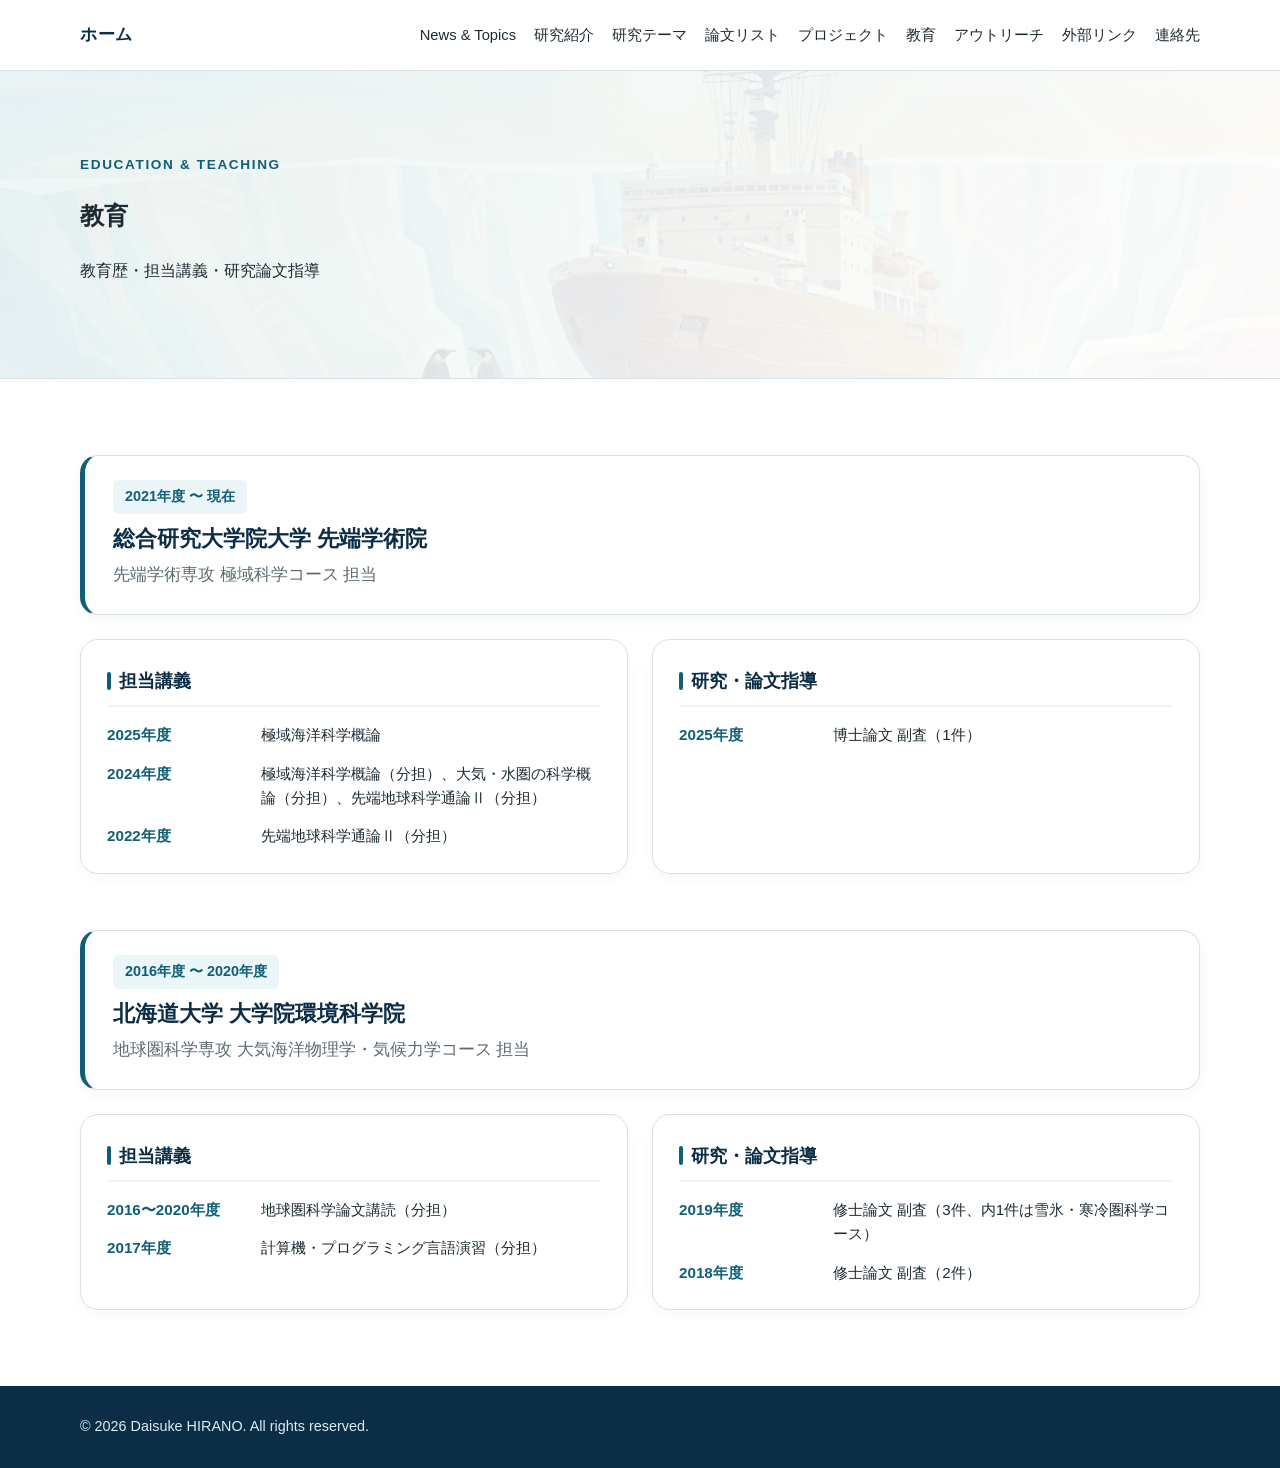
==== education.html @ 2a826d64 "Add education section for Daisuke Hirano This file contains the educational background, courses taug" ====
<!DOCTYPE html>
<html lang="ja">
<head>
  <meta charset="UTF-8">
  <meta name="viewport" content="width=device-width, initial-scale=1.0">

  <title>教育｜平野大輔</title>
  <meta
    name="description"
    content="平野大輔の教育活動・担当講義・研究論文指導歴（総合研究大学院大学、北海道大学大学院環境科学院）。"
  >

  <link rel="stylesheet" href="assets/css/style.css">
  <style>
    /* =========================================================
       ページヒーロー（イラスト背景）
       ========================================================= */
    .page-hero--education {
      position: relative;
      background:
        linear-gradient(135deg, rgba(234, 246, 248, 0.84), rgba(255, 255, 255, 0.90)),
        url("assets/images/shirase-illustration.jpg") center 40% / cover no-repeat;
      padding: 84px 0 76px;
      border-bottom: 1px solid var(--line);
    }

    /* 教育セクション用スタイル */
    .edu-block {
      margin-bottom: 3.5rem;
    }
    .edu-block:last-child {
      margin-bottom: 0;
    }
    .edu-header {
      background: var(--white);
      border: 1px solid var(--line);
      border-left: 5px solid var(--ocean);
      border-radius: var(--radius);
      padding: 24px 28px;
      box-shadow: 0 4px 14px rgba(11, 45, 69, 0.04);
      margin-bottom: 24px;
    }
    .edu-period-badge {
      display: inline-block;
      font-size: 0.9rem;
      font-weight: 700;
      color: var(--ocean);
      background: var(--ice);
      padding: 4px 12px;
      border-radius: 6px;
      margin-bottom: 10px;
    }
    .edu-univ-title {
      font-size: 1.35rem;
      color: var(--navy);
      margin: 0 0 6px;
      line-height: 1.4;
    }
    .edu-course-title {
      font-size: 1.05rem;
      color: var(--muted);
      margin: 0;
      font-weight: 500;
    }

    /* サブセクション（担当講義 / 研究・論文指導） */
    .edu-subgrid {
      display: grid;
      grid-template-columns: 1fr 1fr;
      gap: 24px;
    }
    .edu-card {
      background: var(--white);
      border: 1px solid var(--line);
      border-radius: var(--radius);
      padding: 24px 26px;
      box-shadow: 0 4px 14px rgba(11, 45, 69, 0.03);
    }
    .edu-card h3 {
      font-size: 1.15rem;
      color: var(--navy);
      margin: 0 0 16px;
      padding-bottom: 8px;
      border-bottom: 2px solid var(--ice);
      display: flex;
      align-items: center;
      gap: 8px;
    }
    .edu-card h3::before {
      content: "";
      display: inline-block;
      width: 4px;
      height: 1em;
      background: var(--ocean);
      border-radius: 2px;
    }

    .edu-item-list {
      list-style: none;
      padding: 0;
      margin: 0;
      display: flex;
      flex-direction: column;
      gap: 14px;
    }
    .edu-item {
      display: grid;
      grid-template-columns: 140px 1fr;
      gap: 14px;
      align-items: baseline;
      font-size: 0.95rem;
      line-height: 1.6;
    }
    .edu-year {
      font-weight: 700;
      color: var(--ocean);
      white-space: nowrap;
    }
    .edu-desc {
      color: var(--ink);
    }

    @media (max-width: 840px) {
      .edu-subgrid {
        grid-template-columns: 1fr;
        gap: 20px;
      }
      .edu-item {
        grid-template-columns: 1fr;
        gap: 4px;
      }
    }
    @media (max-width: 760px) {
      .page-hero--education {
        padding: 60px 0 52px;
      }
      .edu-header {
        padding: 18px 20px;
      }
      .edu-univ-title {
        font-size: 1.2rem;
      }
      .edu-card {
        padding: 20px 18px;
      }
    }
  </style>
</head>

<body>
  <header class="site-header">
    <div class="header-inner">
      <a class="site-name" href="index.html">ホーム</a>

      <nav class="site-nav" aria-label="メインメニュー">
        <a href="index.html#news">News &amp; Topics</a>
        <a href="index.html#about">研究紹介</a>
        <a href="index.html#research">研究テーマ</a>
        <a href="publications.html">論文リスト</a>
        <a href="projects.html">プロジェクト</a>
        <a href="education.html" aria-current="page">教育</a>
        <a href="outreach.html">アウトリーチ</a>
        <a href="index.html#links">外部リンク</a>
        <a href="index.html#contact">連絡先</a>
      </nav>
    </div>
  </header>

  <main>
    <section class="page-hero page-hero--education">
      <div class="container">
        <p class="eyebrow">Education &amp; Teaching</p>
        <h1 class="page-title">教育</h1>
        <p class="page-lead">教育歴・担当講義・研究論文指導</p>
      </div>
    </section>

    <section class="section">
      <div class="container">

        <!-- 2021年度〜現在：総合研究大学院大学 -->
        <article class="edu-block">
          <div class="edu-header">
            <span class="edu-period-badge">2021年度 〜 現在</span>
            <h2 class="edu-univ-title">総合研究大学院大学 先端学術院</h2>
            <p class="edu-course-title">先端学術専攻 極域科学コース 担当</p>
          </div>

          <div class="edu-subgrid">
            <!-- 担当講義 -->
            <div class="edu-card">
              <h3>担当講義</h3>
              <ul class="edu-item-list">
                <li class="edu-item">
                  <span class="edu-year">2025年度</span>
                  <span class="edu-desc">極域海洋科学概論</span>
                </li>
                <li class="edu-item">
                  <span class="edu-year">2024年度</span>
                  <span class="edu-desc">極域海洋科学概論（分担）、大気・水圏の科学概論（分担）、先端地球科学通論Ⅱ（分担）</span>
                </li>
                <li class="edu-item">
                  <span class="edu-year">2022年度</span>
                  <span class="edu-desc">先端地球科学通論Ⅱ（分担）</span>
                </li>
              </ul>
            </div>

            <!-- 研究・論文指導 -->
            <div class="edu-card">
              <h3>研究・論文指導</h3>
              <ul class="edu-item-list">
                <li class="edu-item">
                  <span class="edu-year">2025年度</span>
                  <span class="edu-desc">博士論文 副査（1件）</span>
                </li>
              </ul>
            </div>
          </div>
        </article>

        <!-- 2016〜2020年度：北海道大学 大学院環境科学院 -->
        <article class="edu-block">
          <div class="edu-header">
            <span class="edu-period-badge">2016年度 〜 2020年度</span>
            <h2 class="edu-univ-title">北海道大学 大学院環境科学院</h2>
            <p class="edu-course-title">地球圏科学専攻 大気海洋物理学・気候力学コース 担当</p>
          </div>

          <div class="edu-subgrid">
            <!-- 担当講義 -->
            <div class="edu-card">
              <h3>担当講義</h3>
              <ul class="edu-item-list">
                <li class="edu-item">
                  <span class="edu-year">2016〜2020年度</span>
                  <span class="edu-desc">地球圏科学論文講読（分担）</span>
                </li>
                <li class="edu-item">
                  <span class="edu-year">2017年度</span>
                  <span class="edu-desc">計算機・プログラミング言語演習（分担）</span>
                </li>
              </ul>
            </div>

            <!-- 研究・論文指導 -->
            <div class="edu-card">
              <h3>研究・論文指導</h3>
              <ul class="edu-item-list">
                <li class="edu-item">
                  <span class="edu-year">2019年度</span>
                  <span class="edu-desc">修士論文 副査（3件、内1件は雪氷・寒冷圏科学コース）</span>
                </li>
                <li class="edu-item">
                  <span class="edu-year">2018年度</span>
                  <span class="edu-desc">修士論文 副査（2件）</span>
                </li>
              </ul>
            </div>
          </div>
        </article>

      </div>
    </section>
  </main>

  <footer class="site-footer">
    <div class="container">
      <p>© 2026 Daisuke HIRANO. All rights reserved.</p>
    </div>
  </footer>
</body>
</html>
---- assets/css/style.css ----
:root {
  --navy: #0b2d45;
  --ocean: #0f5f78;
  --ice: #eaf6f8;
  --mist: #f6fafb;
  --ink: #1e2b33;
  --muted: #5d6b73;
  --line: #d6e2e6;
  --white: #ffffff;
  --shadow: 0 12px 28px rgba(11, 45, 69, 0.10);
  --radius: 18px;
  --max-width: 1120px;
  box-sizing: border-box;
}

*,
*::before,
*::after {
  box-sizing: inherit;
}

html {
  scroll-behavior: smooth;
}

body {
  margin: 0;
  color: var(--ink);
  background: var(--white);
  font-family: -apple-system, BlinkMacSystemFont, "Hiragino Sans", "Hiragino Kaku Gothic ProN", "Yu Gothic", YuGothic, Meiryo, sans-serif;
  line-height: 1.8;
  overflow-x: hidden;
}

a {
  color: var(--ocean);
  text-underline-offset: 0.18em;
}

a:hover {
  color: var(--navy);
}

/* =========================================================
   ヘッダー＆ナビゲーション
   ========================================================= */
.site-header {
  position: sticky;
  top: 0;
  z-index: 100;
  background: rgba(255, 255, 255, 0.96);
  border-bottom: 1px solid var(--line);
  backdrop-filter: blur(10px);
  -webkit-backdrop-filter: blur(10px);
}

.header-inner {
  width: min(100% - 40px, var(--max-width));
  min-height: 70px;
  margin: 0 auto;
  display: flex;
  align-items: center;
  justify-content: space-between;
  gap: 20px;
}

.site-name {
  color: var(--navy);
  font-size: 1.05rem;
  font-weight: 700;
  letter-spacing: 0.03em;
  text-decoration: none;
  white-space: nowrap;
}

.site-nav {
  display: flex;
  align-items: center;
  gap: 18px;
  font-size: 0.92rem;
  flex-wrap: wrap;
}

.site-nav a {
  color: var(--ink);
  text-decoration: none;
  white-space: nowrap;
  transition: color 0.15s ease;
}

.site-nav a:hover,
.site-nav a:focus-visible {
  color: var(--ocean);
}

.container {
  width: min(100% - 40px, var(--max-width));
  margin: 0 auto;
}

/* =========================================================
   ヒーローエリア（PC基準）
   ========================================================= */
.hero {
  padding: 72px 0 64px;
  background:
    linear-gradient(135deg, rgba(234, 246, 248, 0.92), rgba(255, 255, 255, 0.96)),
    var(--mist);
}

.hero-grid {
  display: grid;
  grid-template-columns: minmax(0, 1.4fr) minmax(240px, 0.6fr);
  align-items: center;
  gap: 56px;
}

.hero-text {
  min-width: 0;
  word-break: break-word;
  overflow-wrap: break-word;
}

.eyebrow {
  margin: 0 0 12px;
  color: var(--ocean);
  font-size: 0.85rem;
  font-weight: 700;
  letter-spacing: 0.12em;
  text-transform: uppercase;
  line-height: 1.4;
}

.hero h1 {
  margin: 0;
  color: var(--navy);
  font-size: clamp(2.2rem, 4.5vw, 4rem);
  line-height: 1.2;
  letter-spacing: 0.03em;
  word-break: keep-all;
  overflow-wrap: break-word;
}

.name-en {
  display: block;
  margin-top: 10px;
  color: var(--muted);
  font-size: clamp(1rem, 2vw, 1.25rem);
  font-weight: 500;
  letter-spacing: 0.08em;
  word-break: normal;
}

.affiliation {
  margin: 24px 0 0;
  font-size: 1.05rem;
  line-height: 1.8;
  color: var(--ink);
}

.field {
  margin: 14px 0 0;
  color: var(--ocean);
  font-size: 1.05rem;
  font-weight: 700;
}

.hero-links {
  display: flex;
  flex-wrap: wrap;
  gap: 12px;
  margin-top: 28px;
}

.button-link {
  display: inline-flex;
  align-items: center;
  min-height: 42px;
  padding: 8px 18px;
  border: 1px solid var(--ocean);
  border-radius: 999px;
  color: var(--ocean);
  font-size: 0.92rem;
  font-weight: 700;
  text-decoration: none;
  background: transparent;
  transition: background-color 0.2s ease, color 0.2s ease;
}

.button-link:hover,
.button-link:focus-visible {
  color: var(--white);
  background: var(--ocean);
}

.hero-photo {
  justify-self: end;
  width: min(100%, 380px);
  margin: 0;
}

.hero-photo img {
  display: block;
  width: 100%;
  height: auto;
  border: 5px solid var(--white);
  border-radius: var(--radius);
  box-shadow: var(--shadow);
}

.hero-photo figcaption {
  margin-top: 10px;
  color: var(--muted);
  font-size: 0.82rem;
  text-align: right;
}

/* =========================================================
   共通セクション
   ========================================================= */
.section {
  padding: 76px 0;
}

.section-alt {
  background: var(--mist);
}

.section-heading {
  margin: 0 0 28px;
  color: var(--navy);
  font-size: clamp(1.6rem, 3vw, 2.25rem);
  line-height: 1.35;
}

.lead {
  max-width: 900px;
  margin: 0;
  font-size: 1.05rem;
  line-height: 1.9;
}

.link-list {
  display: flex;
  flex-wrap: wrap;
  gap: 12px;
}

.link-list a {
  display: inline-flex;
  align-items: center;
  min-height: 46px;
  padding: 9px 18px;
  border: 1px solid var(--line);
  border-radius: 10px;
  background: var(--white);
  font-weight: 700;
  text-decoration: none;
  transition: all 0.15s ease;
}

.link-list a:hover,
.link-list a:focus-visible {
  border-color: var(--ocean);
  background: var(--ice);
}

.contact-box {
  padding: 24px 28px;
  border-left: 5px solid var(--ocean);
  background: var(--ice);
  border-radius: 4px;
}

.contact-box p {
  margin: 0;
}

.contact-box p + p {
  margin-top: 10px;
}

.site-footer {
  padding: 28px 0;
  color: #dcecf1;
  background: var(--navy);
  font-size: 0.9rem;
}

.site-footer p {
  margin: 0;
}

/* =========================================================
   スマートフォン・タブレット対応（レスポンシブ）
   ========================================================= */
@media (max-width: 768px) {
  .header-inner {
    width: calc(100% - 32px);
    padding: 12px 0;
    flex-direction: column;
    align-items: flex-start;
    gap: 10px;
  }

  .site-nav {
    display: flex;
    flex-wrap: wrap;
    gap: 8px 14px;
    font-size: 0.88rem;
  }

  .container {
    width: calc(100% - 32px);
  }

  /* ヒーロー：1カラム縦並び、はみ出し・重なりを防止 */
  .hero {
    padding: 42px 0 46px;
  }

  .hero-grid {
    grid-template-columns: 1fr;
    gap: 32px;
  }

  .eyebrow {
    font-size: 0.78rem;
    letter-spacing: 0.08em;
    margin-bottom: 8px;
    word-break: break-word;
  }

  .hero h1 {
    font-size: 2.1rem;
    line-height: 1.25;
  }

  .name-en {
    font-size: 1.05rem;
    margin-top: 6px;
  }

  .affiliation {
    margin-top: 18px;
    font-size: 0.95rem;
    line-height: 1.7;
  }

  .field {
    font-size: 0.95rem;
    margin-top: 10px;
  }

  /* スマホでは写真を全幅かつ中央〜左に整頓して配置 */
  .hero-photo {
    width: 100%;
    max-width: 320px;
    margin: 0 auto;
    justify-self: center;
  }

  .hero-photo figcaption {
    text-align: center;
    font-size: 0.78rem;
  }

  .section {
    padding: 50px 0;
  }

  .section-heading {
    margin-bottom: 20px;
  }

  .lead {
    font-size: 0.98rem;
    line-height: 1.8;
  }
}
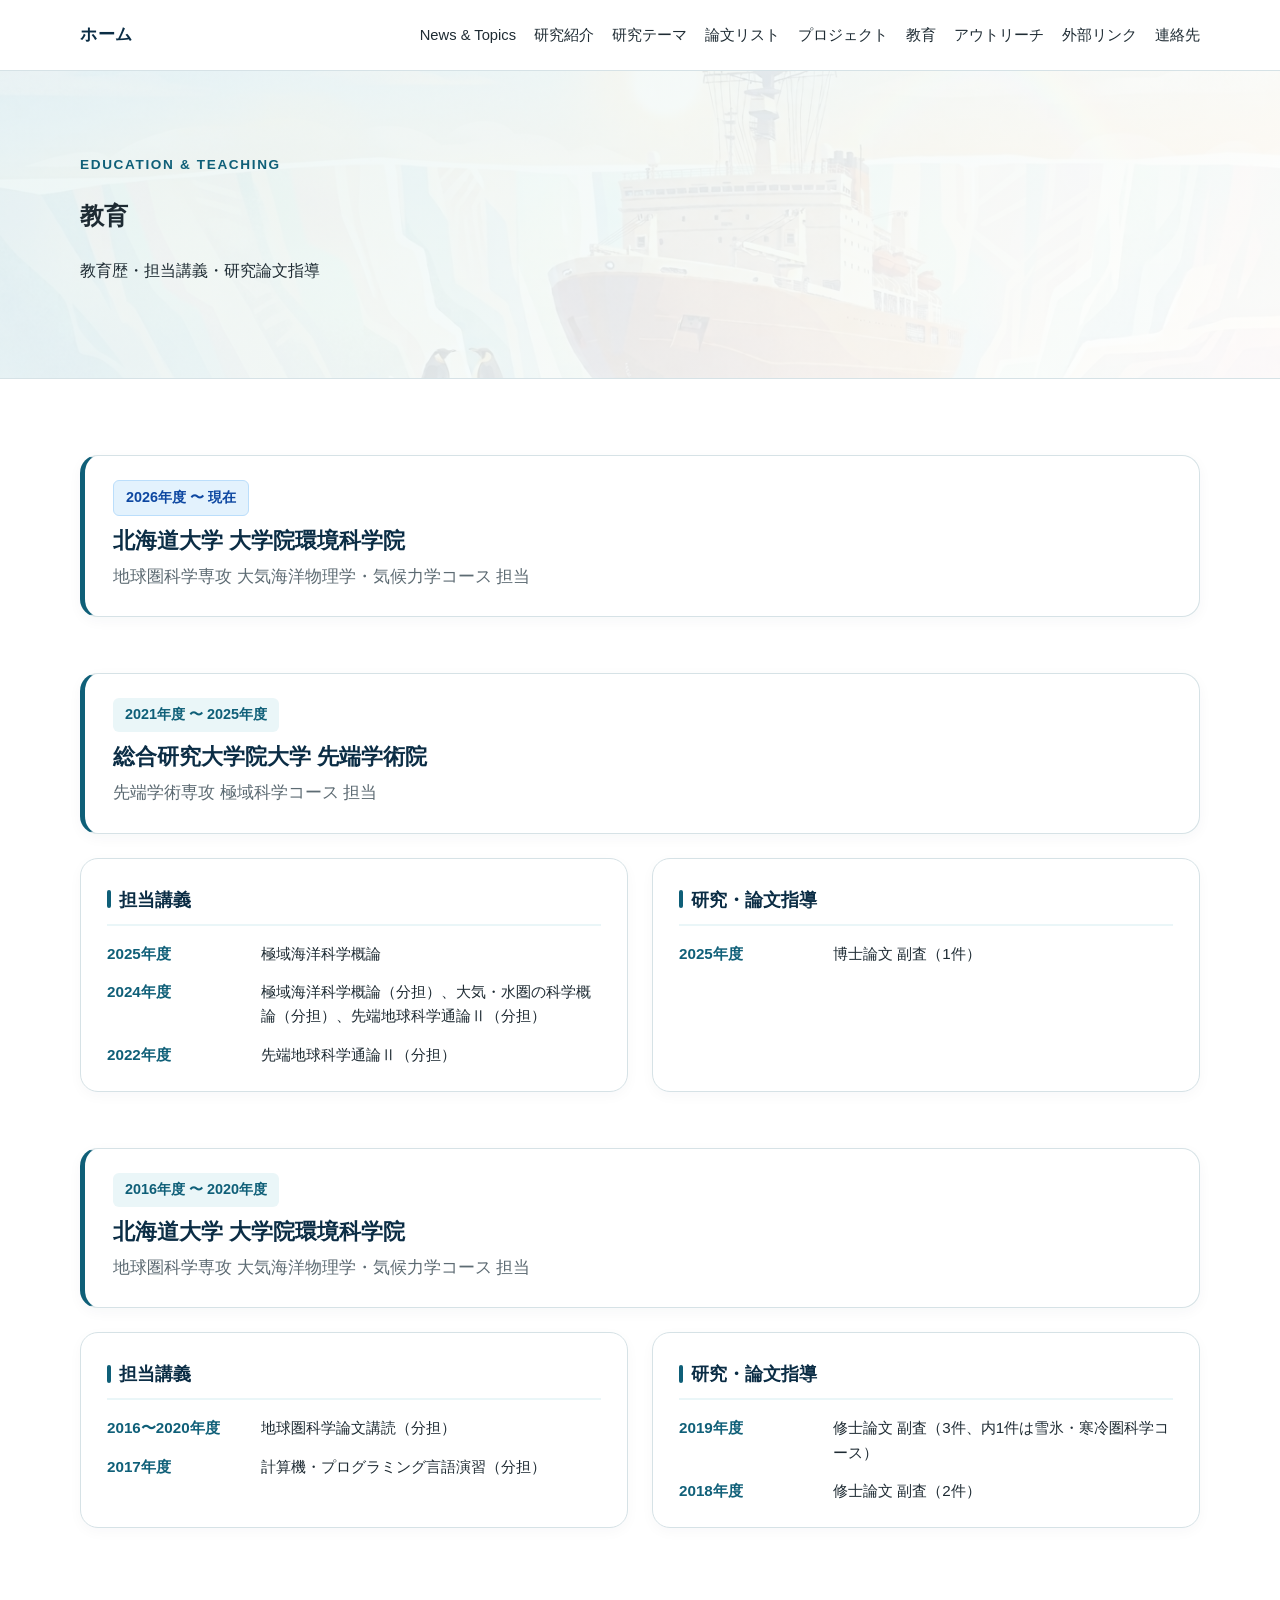
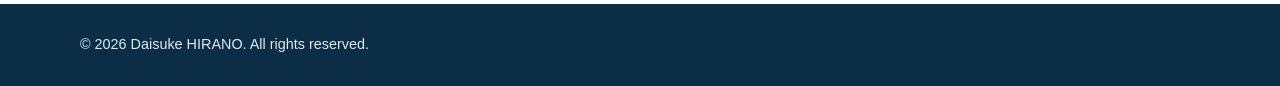
==== commit 36bf43cc: "Update education details and current university information" ====
--- a/education.html
+++ b/education.html
@@ -7,7 +7,7 @@
   <title>教育｜平野大輔</title>
   <meta
     name="description"
-    content="平野大輔の教育活動・担当講義・研究論文指導歴（総合研究大学院大学、北海道大学大学院環境科学院）。"
+    content="平野大輔の教育活動・担当講義・研究論文指導歴（北海道大学 大学院環境科学院、総合研究大学院大学）。"
   >
 
   <link rel="stylesheet" href="assets/css/style.css">
@@ -49,6 +49,11 @@
       padding: 4px 12px;
       border-radius: 6px;
       margin-bottom: 10px;
+    }
+    .edu-period-badge--current {
+      color: #0d47a1;
+      background: #e3f2fd;
+      border: 1px solid #bbdefb;
     }
     .edu-univ-title {
       font-size: 1.35rem;
@@ -178,10 +183,19 @@
     <section class="section">
       <div class="container">
 
-        <!-- 2021年度〜現在：総合研究大学院大学 -->
+        <!-- 2026年度〜現在：北海道大学 大学院環境科学院 -->
         <article class="edu-block">
           <div class="edu-header">
-            <span class="edu-period-badge">2021年度 〜 現在</span>
+            <span class="edu-period-badge edu-period-badge--current">2026年度 〜 現在</span>
+            <h2 class="edu-univ-title">北海道大学 大学院環境科学院</h2>
+            <p class="edu-course-title">地球圏科学専攻 大気海洋物理学・気候力学コース 担当</p>
+          </div>
+        </article>
+
+        <!-- 2021〜2025年度：総合研究大学院大学 -->
+        <article class="edu-block">
+          <div class="edu-header">
+            <span class="edu-period-badge">2021年度 〜 2025年度</span>
             <h2 class="edu-univ-title">総合研究大学院大学 先端学術院</h2>
             <p class="edu-course-title">先端学術専攻 極域科学コース 担当</p>
           </div>
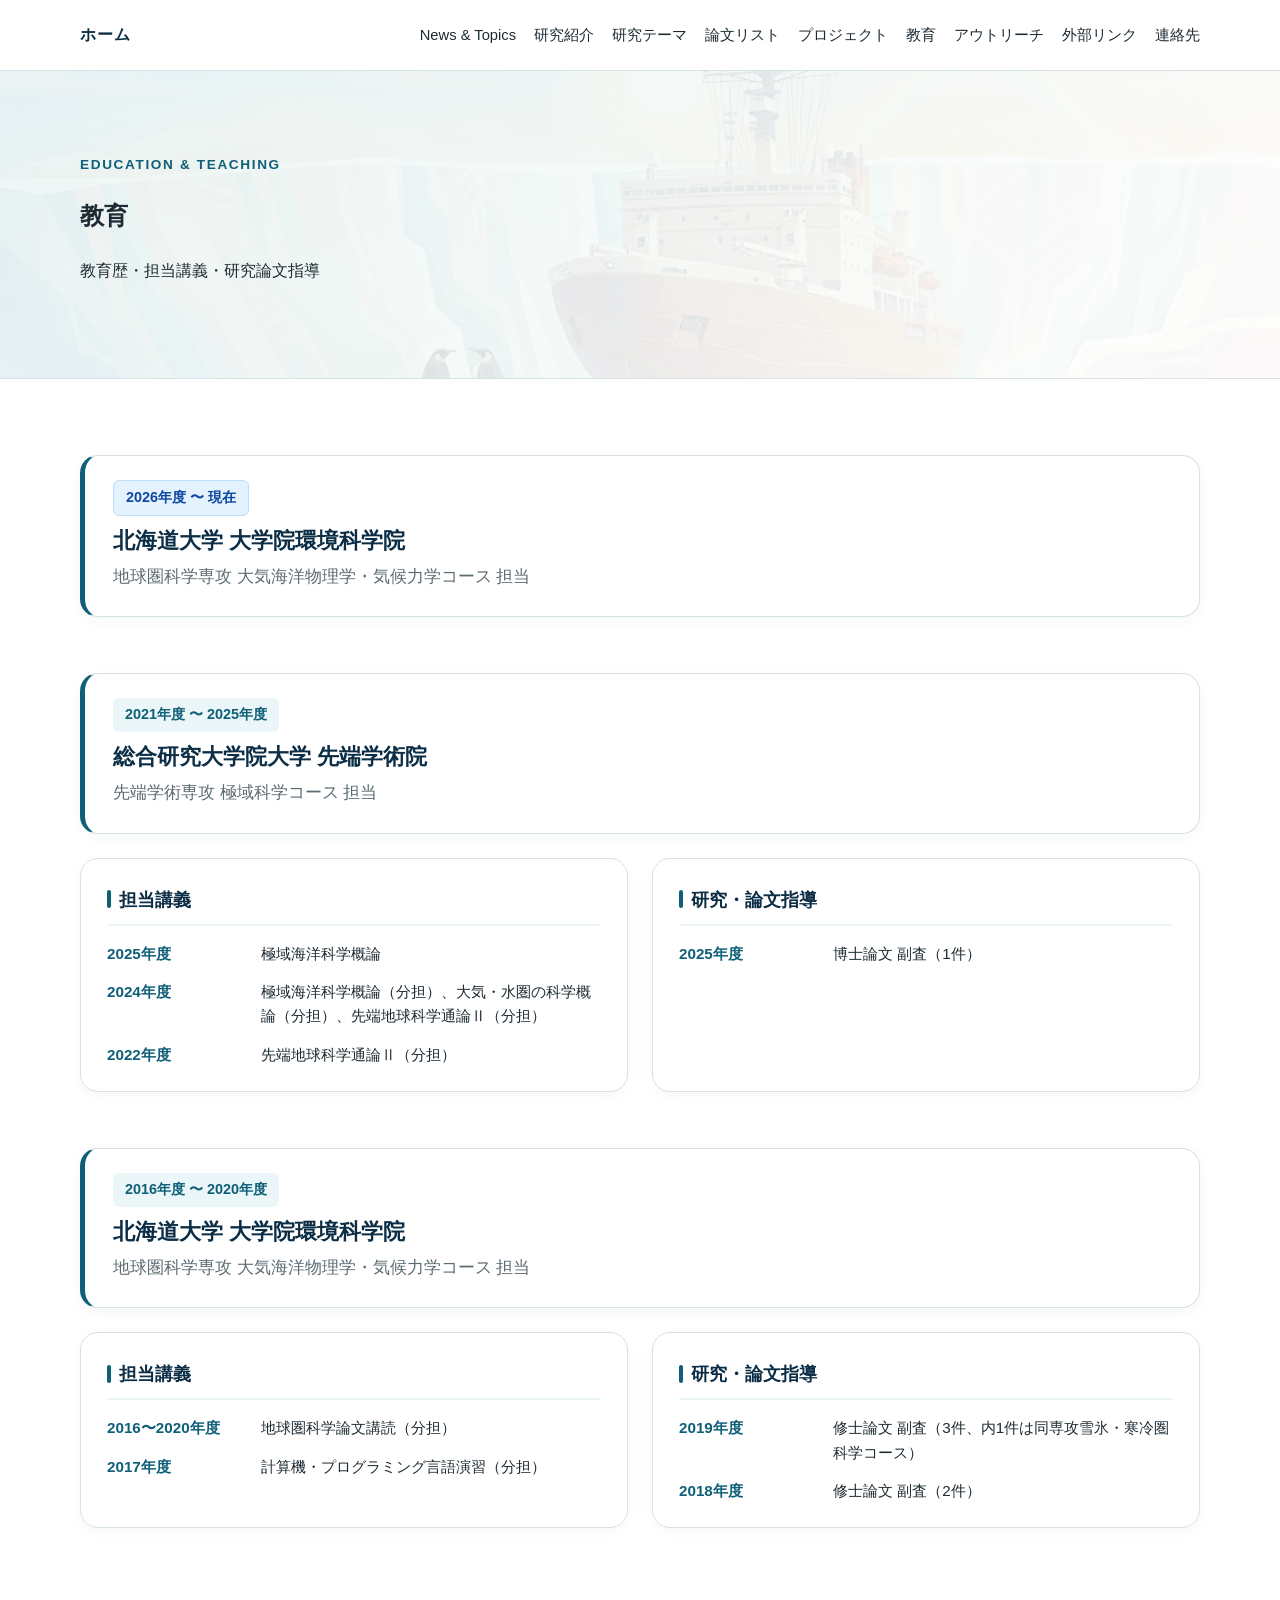
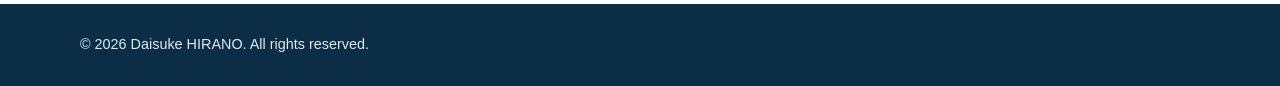
==== commit c049c398: "Update description for 2019 master's thesis supervision" ====
--- a/education.html
+++ b/education.html
@@ -263,7 +263,7 @@
               <ul class="edu-item-list">
                 <li class="edu-item">
                   <span class="edu-year">2019年度</span>
-                  <span class="edu-desc">修士論文 副査（3件、内1件は雪氷・寒冷圏科学コース）</span>
+                  <span class="edu-desc">修士論文 副査（3件、内1件は同専攻雪氷・寒冷圏科学コース）</span>
                 </li>
                 <li class="edu-item">
                   <span class="edu-year">2018年度</span>
--- a/assets/css/style.css
+++ b/assets/css/style.css
@@ -64,13 +64,32 @@
   gap: 20px;
 }
 
+/* 家のシンボル＋HOMEリンク */
 .site-name {
+  display: inline-flex;
+  align-items: center;
+  gap: 6px;
   color: var(--navy);
-  font-size: 1.05rem;
-  font-weight: 700;
-  letter-spacing: 0.03em;
+  font-size: 1.02rem;
+  font-weight: 700;
+  letter-spacing: 0.06em;
   text-decoration: none;
   white-space: nowrap;
+  transition: color 0.15s ease;
+}
+
+.site-name svg {
+  display: inline-block;
+  width: 18px;
+  height: 18px;
+  fill: currentColor;
+  flex-shrink: 0;
+  margin-bottom: 2px; /* 視覚的な縦位置微調整 */
+}
+
+.site-name:hover,
+.site-name:focus-visible {
+  color: var(--ocean);
 }
 
 .site-nav {
@@ -314,7 +333,6 @@
     width: calc(100% - 32px);
   }
 
-  /* ヒーロー：1カラム縦並び、はみ出し・重なりを防止 */
   .hero {
     padding: 42px 0 46px;
   }
@@ -352,7 +370,6 @@
     margin-top: 10px;
   }
 
-  /* スマホでは写真を全幅かつ中央〜左に整頓して配置 */
   .hero-photo {
     width: 100%;
     max-width: 320px;
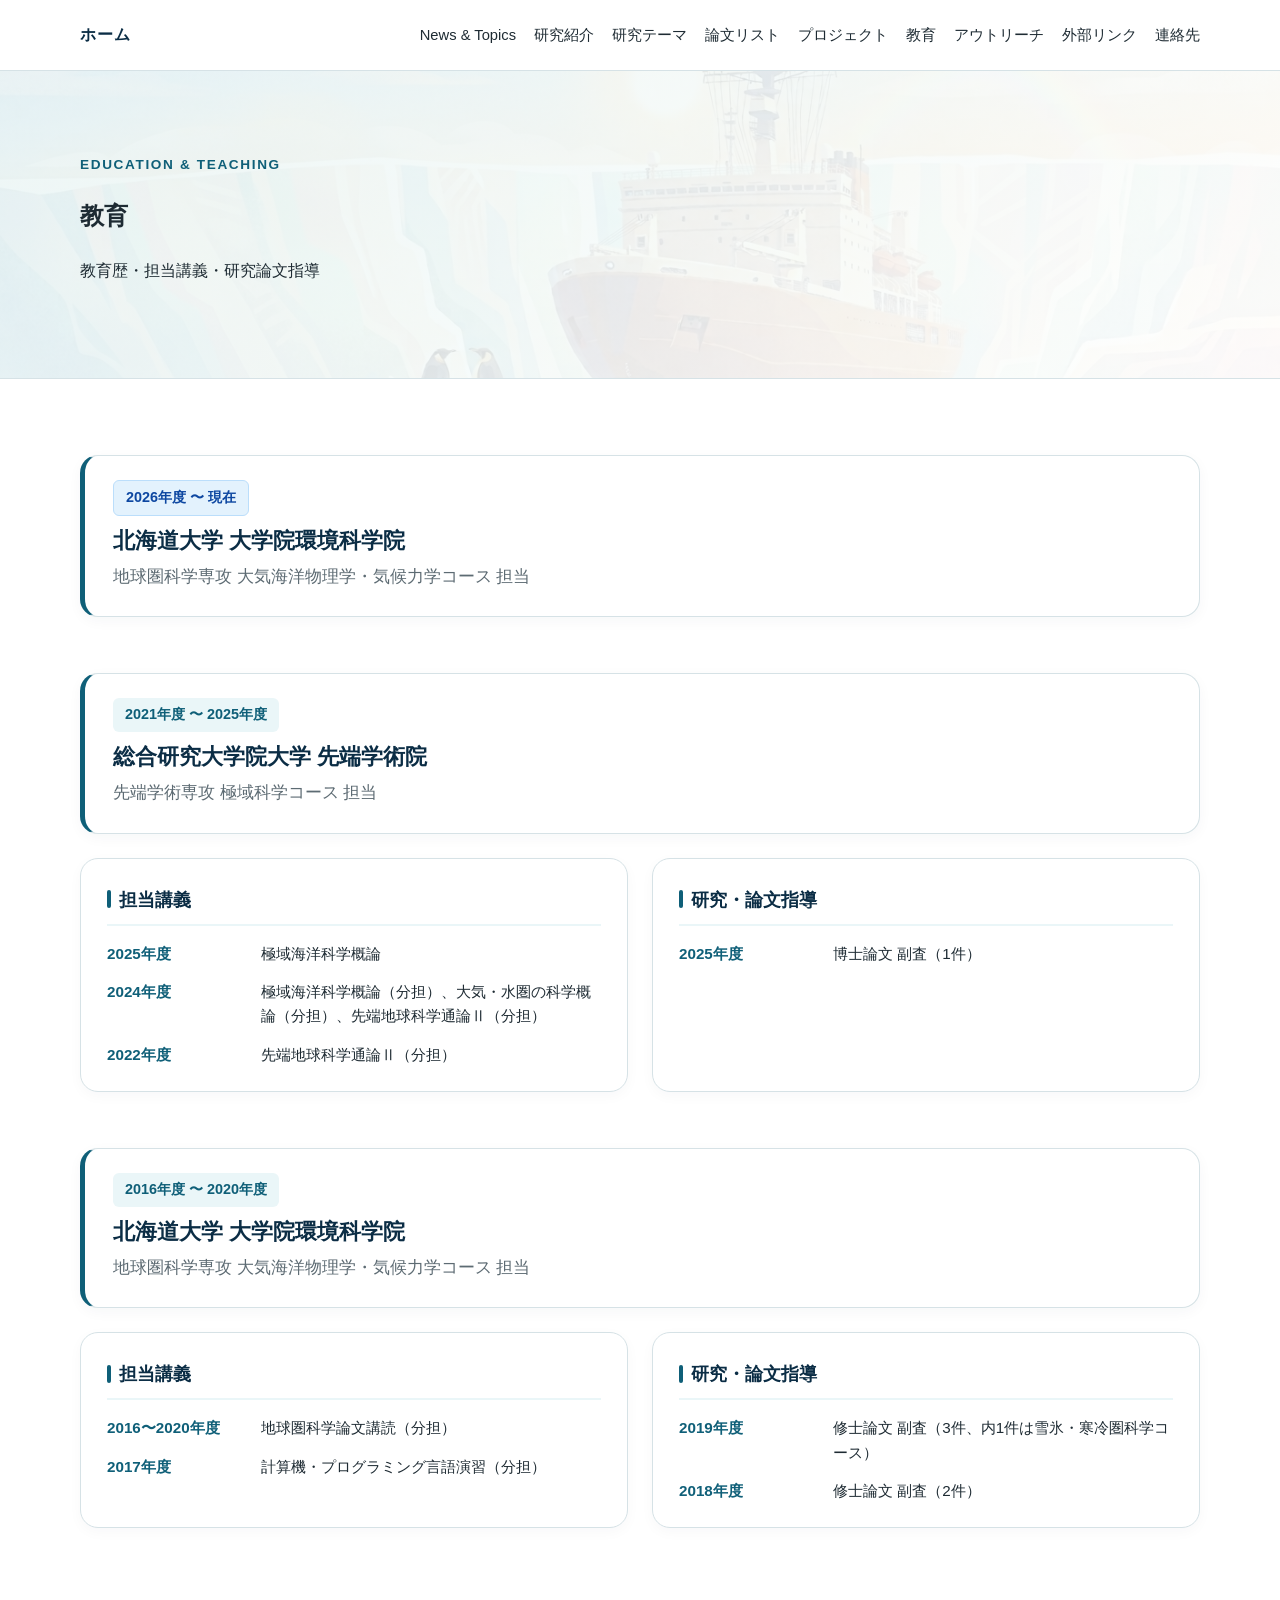
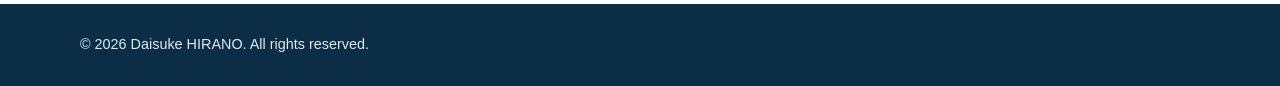
==== commit 50b9b270: "Update description for 2019年度修士論文副査" ====
--- a/education.html
+++ b/education.html
@@ -263,7 +263,7 @@
               <ul class="edu-item-list">
                 <li class="edu-item">
                   <span class="edu-year">2019年度</span>
-                  <span class="edu-desc">修士論文 副査（3件、内1件は同専攻雪氷・寒冷圏科学コース）</span>
+                  <span class="edu-desc">修士論文 副査（3件、内1件は雪氷・寒冷圏科学コース）</span>
                 </li>
                 <li class="edu-item">
                   <span class="edu-year">2018年度</span>
--- a/assets/css/style.css
+++ b/assets/css/style.css
@@ -84,7 +84,7 @@
   height: 18px;
   fill: currentColor;
   flex-shrink: 0;
-  margin-bottom: 2px; /* 視覚的な縦位置微調整 */
+  margin-bottom: 2px;
 }
 
 .site-name:hover,
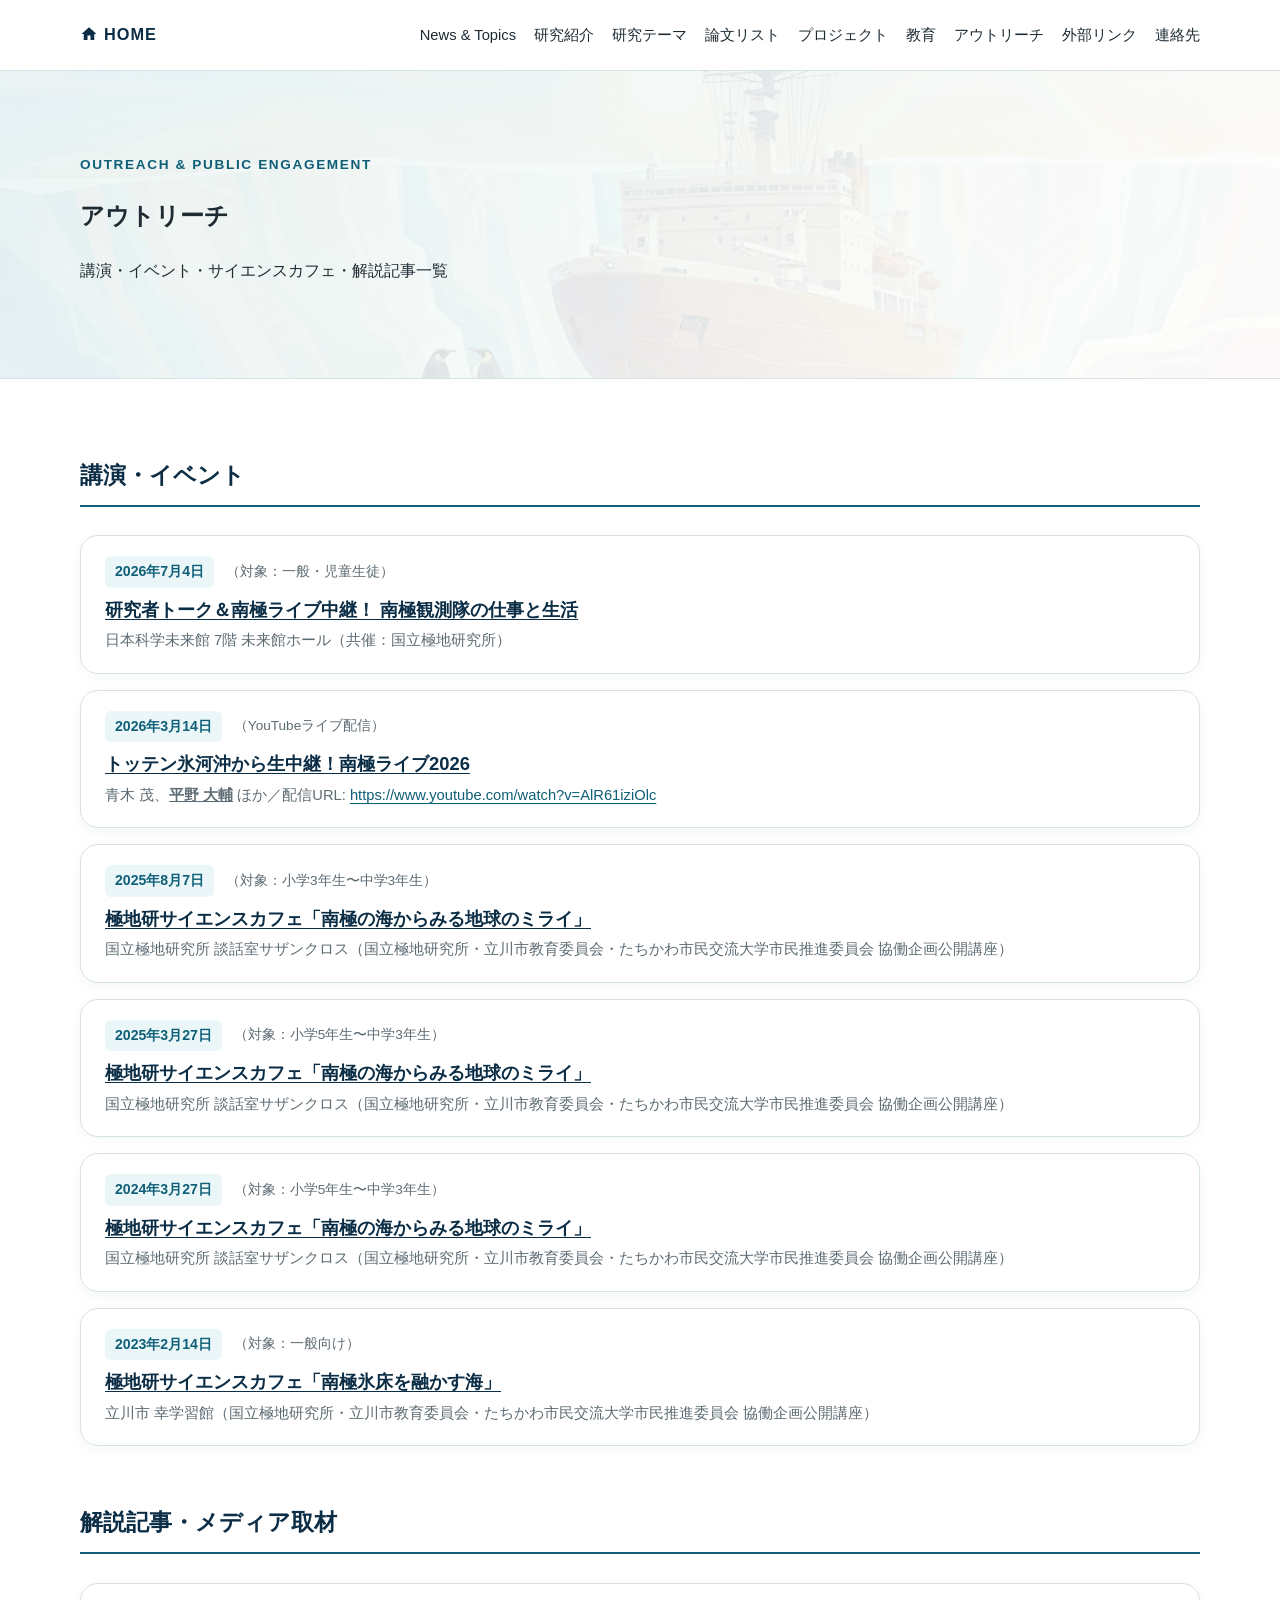
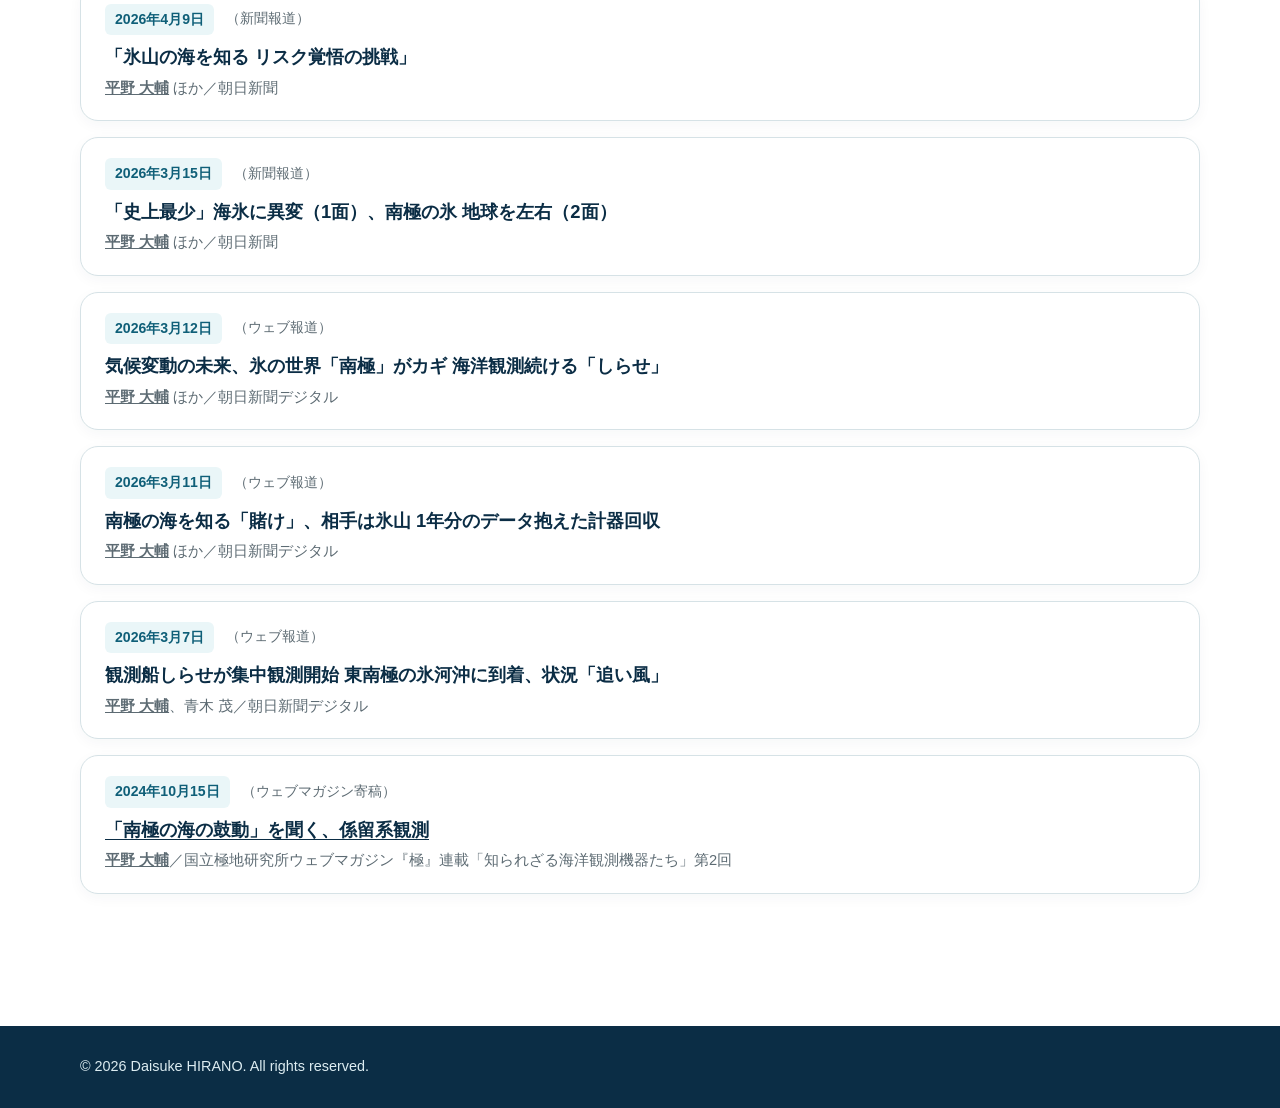
==== commit 81db3ada: "Change page title and update content to outreach" ====
--- a/education.html
+++ b/education.html
@@ -4,18 +4,18 @@
   <meta charset="UTF-8">
   <meta name="viewport" content="width=device-width, initial-scale=1.0">
 
-  <title>教育｜平野大輔</title>
+  <title>アウトリーチ｜平野大輔</title>
   <meta
     name="description"
-    content="平野大輔の教育活動・担当講義・研究論文指導歴（北海道大学 大学院環境科学院、総合研究大学院大学）。"
+    content="平野大輔の講演・イベント・サイエンスカフェ・解説記事一覧。"
   >
 
   <link rel="stylesheet" href="assets/css/style.css">
   <style>
     /* =========================================================
-       ページヒーロー（イラスト背景）
+       ページヒーローの背景にイラストを美しくブレンド
        ========================================================= */
-    .page-hero--education {
+    .page-hero--outreach {
       position: relative;
       background:
         linear-gradient(135deg, rgba(234, 246, 248, 0.84), rgba(255, 255, 255, 0.90)),
@@ -24,129 +24,89 @@
       border-bottom: 1px solid var(--line);
     }
 
-    /* 教育セクション用スタイル */
-    .edu-block {
+    /* アウトリーチ用スタイル */
+    .outreach-category {
       margin-bottom: 3.5rem;
     }
-    .edu-block:last-child {
-      margin-bottom: 0;
-    }
-    .edu-header {
+    .outreach-category h2 {
+      font-size: 1.45rem;
+      color: var(--navy);
+      border-bottom: 2px solid var(--ocean);
+      padding-bottom: 0.5rem;
+      margin: 0 0 1.8rem;
+    }
+    .outreach-list {
+      display: flex;
+      flex-direction: column;
+      gap: 16px;
+    }
+    .outreach-item {
       background: var(--white);
       border: 1px solid var(--line);
-      border-left: 5px solid var(--ocean);
       border-radius: var(--radius);
-      padding: 24px 28px;
+      padding: 20px 24px;
       box-shadow: 0 4px 14px rgba(11, 45, 69, 0.04);
-      margin-bottom: 24px;
-    }
-    .edu-period-badge {
+      transition: transform 0.2s ease, box-shadow 0.2s ease;
+    }
+    .outreach-item:hover {
+      transform: translateY(-2px);
+      box-shadow: 0 8px 22px rgba(11, 45, 69, 0.08);
+    }
+    .outreach-item-head {
+      display: flex;
+      align-items: center;
+      gap: 12px;
+      margin-bottom: 8px;
+      flex-wrap: wrap;
+    }
+    .outreach-date {
       display: inline-block;
-      font-size: 0.9rem;
+      font-size: 0.88rem;
       font-weight: 700;
       color: var(--ocean);
       background: var(--ice);
-      padding: 4px 12px;
+      padding: 3px 10px;
       border-radius: 6px;
-      margin-bottom: 10px;
-    }
-    .edu-period-badge--current {
-      color: #0d47a1;
-      background: #e3f2fd;
-      border: 1px solid #bbdefb;
-    }
-    .edu-univ-title {
-      font-size: 1.35rem;
+    }
+    .outreach-target {
+      font-size: 0.85rem;
+      color: var(--muted);
+      font-weight: 500;
+    }
+    .outreach-title {
+      font-size: 1.15rem;
       color: var(--navy);
       margin: 0 0 6px;
-      line-height: 1.4;
-    }
-    .edu-course-title {
-      font-size: 1.05rem;
+      line-height: 1.5;
+    }
+    .outreach-title a {
+      color: var(--navy);
+      text-decoration: underline;
+      text-underline-offset: 0.18em;
+    }
+    .outreach-title a:hover {
+      color: var(--ocean);
+    }
+    .outreach-meta {
+      font-size: 0.92rem;
       color: var(--muted);
       margin: 0;
-      font-weight: 500;
-    }
-
-    /* サブセクション（担当講義 / 研究・論文指導） */
-    .edu-subgrid {
-      display: grid;
-      grid-template-columns: 1fr 1fr;
-      gap: 24px;
-    }
-    .edu-card {
-      background: var(--white);
-      border: 1px solid var(--line);
-      border-radius: var(--radius);
-      padding: 24px 26px;
-      box-shadow: 0 4px 14px rgba(11, 45, 69, 0.03);
-    }
-    .edu-card h3 {
-      font-size: 1.15rem;
-      color: var(--navy);
-      margin: 0 0 16px;
-      padding-bottom: 8px;
-      border-bottom: 2px solid var(--ice);
-      display: flex;
-      align-items: center;
-      gap: 8px;
-    }
-    .edu-card h3::before {
-      content: "";
-      display: inline-block;
-      width: 4px;
-      height: 1em;
-      background: var(--ocean);
-      border-radius: 2px;
-    }
-
-    .edu-item-list {
-      list-style: none;
-      padding: 0;
-      margin: 0;
-      display: flex;
-      flex-direction: column;
-      gap: 14px;
-    }
-    .edu-item {
-      display: grid;
-      grid-template-columns: 140px 1fr;
-      gap: 14px;
-      align-items: baseline;
-      font-size: 0.95rem;
       line-height: 1.6;
     }
-    .edu-year {
-      font-weight: 700;
+    .outreach-meta a {
       color: var(--ocean);
-      white-space: nowrap;
-    }
-    .edu-desc {
-      color: var(--ink);
-    }
-
-    @media (max-width: 840px) {
-      .edu-subgrid {
-        grid-template-columns: 1fr;
-        gap: 20px;
-      }
-      .edu-item {
-        grid-template-columns: 1fr;
-        gap: 4px;
-      }
+      text-decoration: underline;
+      word-break: break-all;
     }
     @media (max-width: 760px) {
-      .page-hero--education {
+      .page-hero--outreach {
         padding: 60px 0 52px;
       }
-      .edu-header {
+      .outreach-item {
         padding: 18px 20px;
       }
-      .edu-univ-title {
-        font-size: 1.2rem;
-      }
-      .edu-card {
-        padding: 20px 18px;
+      .outreach-title {
+        font-size: 1.05rem;
       }
     }
   </style>
@@ -155,7 +115,10 @@
 <body>
   <header class="site-header">
     <div class="header-inner">
-      <a class="site-name" href="index.html">ホーム</a>
+      <a class="site-name" href="index.html" aria-label="ホームページへ移動">
+        <svg viewBox="0 0 24 24" aria-hidden="true"><path d="M10 20v-6h4v6h5v-8h3L12 3 2 12h3v8z"/></svg>
+        <span>HOME</span>
+      </a>
 
       <nav class="site-nav" aria-label="メインメニュー">
         <a href="index.html#news">News &amp; Topics</a>
@@ -163,8 +126,8 @@
         <a href="index.html#research">研究テーマ</a>
         <a href="publications.html">論文リスト</a>
         <a href="projects.html">プロジェクト</a>
-        <a href="education.html" aria-current="page">教育</a>
-        <a href="outreach.html">アウトリーチ</a>
+        <a href="education.html">教育</a>
+        <a href="outreach.html" aria-current="page">アウトリーチ</a>
         <a href="index.html#links">外部リンク</a>
         <a href="index.html#contact">連絡先</a>
       </nav>
@@ -172,108 +135,175 @@
   </header>
 
   <main>
-    <section class="page-hero page-hero--education">
+    <section class="page-hero page-hero--outreach">
       <div class="container">
-        <p class="eyebrow">Education &amp; Teaching</p>
-        <h1 class="page-title">教育</h1>
-        <p class="page-lead">教育歴・担当講義・研究論文指導</p>
+        <p class="eyebrow">Outreach &amp; Public Engagement</p>
+        <h1 class="page-title">アウトリーチ</h1>
+        <p class="page-lead">講演・イベント・サイエンスカフェ・解説記事一覧</p>
       </div>
     </section>
 
     <section class="section">
       <div class="container">
-
-        <!-- 2026年度〜現在：北海道大学 大学院環境科学院 -->
-        <article class="edu-block">
-          <div class="edu-header">
-            <span class="edu-period-badge edu-period-badge--current">2026年度 〜 現在</span>
-            <h2 class="edu-univ-title">北海道大学 大学院環境科学院</h2>
-            <p class="edu-course-title">地球圏科学専攻 大気海洋物理学・気候力学コース 担当</p>
+        <!-- 講演・イベント -->
+        <section class="outreach-category">
+          <h2>講演・イベント</h2>
+
+          <div class="outreach-list">
+            <article class="outreach-item">
+              <div class="outreach-item-head">
+                <span class="outreach-date">2026年7月4日</span>
+                <span class="outreach-target">（対象：一般・児童生徒）</span>
+              </div>
+              <h3 class="outreach-title">
+                <a href="https://www.miraikan.jst.go.jp/events/202607044597.html" target="_blank" rel="noopener noreferrer">
+                  研究者トーク＆南極ライブ中継！ 南極観測隊の仕事と生活
+                </a>
+              </h3>
+              <p class="outreach-meta">日本科学未来館 7階 未来館ホール（共催：国立極地研究所）</p>
+            </article>
+
+            <article class="outreach-item">
+              <div class="outreach-item-head">
+                <span class="outreach-date">2026年3月14日</span>
+                <span class="outreach-target">（YouTubeライブ配信）</span>
+              </div>
+              <h3 class="outreach-title">
+                <a href="https://www.youtube.com/watch?v=AlR61iziOlc" target="_blank" rel="noopener noreferrer">
+                  トッテン氷河沖から生中継！南極ライブ2026
+                </a>
+              </h3>
+              <p class="outreach-meta">青木 茂、<strong><u>平野 大輔</u></strong> ほか／配信URL: <a href="https://www.youtube.com/watch?v=AlR61iziOlc" target="_blank" rel="noopener noreferrer">https://www.youtube.com/watch?v=AlR61iziOlc</a></p>
+            </article>
+
+            <article class="outreach-item">
+              <div class="outreach-item-head">
+                <span class="outreach-date">2025年8月7日</span>
+                <span class="outreach-target">（対象：小学3年生〜中学3年生）</span>
+              </div>
+              <h3 class="outreach-title">
+                <a href="https://www.nipr.ac.jp/info2025/20250610-1.html" target="_blank" rel="noopener noreferrer">
+                  極地研サイエンスカフェ「南極の海からみる地球のミライ」
+                </a>
+              </h3>
+              <p class="outreach-meta">国立極地研究所 談話室サザンクロス（国立極地研究所・立川市教育委員会・たちかわ市民交流大学市民推進委員会 協働企画公開講座）</p>
+            </article>
+
+            <article class="outreach-item">
+              <div class="outreach-item-head">
+                <span class="outreach-date">2025年3月27日</span>
+                <span class="outreach-target">（対象：小学5年生〜中学3年生）</span>
+              </div>
+              <h3 class="outreach-title">
+                <a href="https://www.nipr.ac.jp/info2024/20250218.html" target="_blank" rel="noopener noreferrer">
+                  極地研サイエンスカフェ「南極の海からみる地球のミライ」
+                </a>
+              </h3>
+              <p class="outreach-meta">国立極地研究所 談話室サザンクロス（国立極地研究所・立川市教育委員会・たちかわ市民交流大学市民推進委員会 協働企画公開講座）</p>
+            </article>
+
+            <article class="outreach-item">
+              <div class="outreach-item-head">
+                <span class="outreach-date">2024年3月27日</span>
+                <span class="outreach-target">（対象：小学5年生〜中学3年生）</span>
+              </div>
+              <h3 class="outreach-title">
+                <a href="https://www.nipr.ac.jp/info2023/20240208.html" target="_blank" rel="noopener noreferrer">
+                  極地研サイエンスカフェ「南極の海からみる地球のミライ」
+                </a>
+              </h3>
+              <p class="outreach-meta">国立極地研究所 談話室サザンクロス（国立極地研究所・立川市教育委員会・たちかわ市民交流大学市民推進委員会 協働企画公開講座）</p>
+            </article>
+
+            <article class="outreach-item">
+              <div class="outreach-item-head">
+                <span class="outreach-date">2023年2月14日</span>
+                <span class="outreach-target">（対象：一般向け）</span>
+              </div>
+              <h3 class="outreach-title">
+                <a href="https://www.nipr.ac.jp/info/notice/20230112.html" target="_blank" rel="noopener noreferrer">
+                  極地研サイエンスカフェ「南極氷床を融かす海」
+                </a>
+              </h3>
+              <p class="outreach-meta">立川市 幸学習館（国立極地研究所・立川市教育委員会・たちかわ市民交流大学市民推進委員会 協働企画公開講座）</p>
+            </article>
           </div>
-        </article>
-
-        <!-- 2021〜2025年度：総合研究大学院大学 -->
-        <article class="edu-block">
-          <div class="edu-header">
-            <span class="edu-period-badge">2021年度 〜 2025年度</span>
-            <h2 class="edu-univ-title">総合研究大学院大学 先端学術院</h2>
-            <p class="edu-course-title">先端学術専攻 極域科学コース 担当</p>
+        </section>
+
+        <!-- 解説記事・メディア取材 -->
+        <section class="outreach-category">
+          <h2>解説記事・メディア取材</h2>
+
+          <div class="outreach-list">
+            <article class="outreach-item">
+              <div class="outreach-item-head">
+                <span class="outreach-date">2026年4月9日</span>
+                <span class="outreach-target">（新聞報道）</span>
+              </div>
+              <h3 class="outreach-title">
+                「氷山の海を知る リスク覚悟の挑戦」
+              </h3>
+              <p class="outreach-meta"><strong><u>平野 大輔</u></strong> ほか／朝日新聞</p>
+            </article>
+
+            <article class="outreach-item">
+              <div class="outreach-item-head">
+                <span class="outreach-date">2026年3月15日</span>
+                <span class="outreach-target">（新聞報道）</span>
+              </div>
+              <h3 class="outreach-title">
+                「史上最少」海氷に異変（1面）、南極の氷 地球を左右（2面）
+              </h3>
+              <p class="outreach-meta"><strong><u>平野 大輔</u></strong> ほか／朝日新聞</p>
+            </article>
+
+            <article class="outreach-item">
+              <div class="outreach-item-head">
+                <span class="outreach-date">2026年3月12日</span>
+                <span class="outreach-target">（ウェブ報道）</span>
+              </div>
+              <h3 class="outreach-title">
+                気候変動の未来、氷の世界「南極」がカギ 海洋観測続ける「しらせ」
+              </h3>
+              <p class="outreach-meta"><strong><u>平野 大輔</u></strong> ほか／朝日新聞デジタル</p>
+            </article>
+
+            <article class="outreach-item">
+              <div class="outreach-item-head">
+                <span class="outreach-date">2026年3月11日</span>
+                <span class="outreach-target">（ウェブ報道）</span>
+              </div>
+              <h3 class="outreach-title">
+                南極の海を知る「賭け」、相手は氷山 1年分のデータ抱えた計器回収
+              </h3>
+              <p class="outreach-meta"><strong><u>平野 大輔</u></strong> ほか／朝日新聞デジタル</p>
+            </article>
+
+            <article class="outreach-item">
+              <div class="outreach-item-head">
+                <span class="outreach-date">2026年3月7日</span>
+                <span class="outreach-target">（ウェブ報道）</span>
+              </div>
+              <h3 class="outreach-title">
+                観測船しらせが集中観測開始 東南極の氷河沖に到着、状況「追い風」
+              </h3>
+              <p class="outreach-meta"><strong><u>平野 大輔</u></strong>、青木 茂／朝日新聞デジタル</p>
+            </article>
+
+            <article class="outreach-item">
+              <div class="outreach-item-head">
+                <span class="outreach-date">2024年10月15日</span>
+                <span class="outreach-target">（ウェブマガジン寄稿）</span>
+              </div>
+              <h3 class="outreach-title">
+                <a href="https://kyoku.nipr.ac.jp/article/2269" target="_blank" rel="noopener noreferrer">
+                  「南極の海の鼓動」を聞く、係留系観測
+                </a>
+              </h3>
+              <p class="outreach-meta"><strong><u>平野 大輔</u></strong>／国立極地研究所ウェブマガジン『極』連載「知られざる海洋観測機器たち」第2回</p>
+            </article>
           </div>
-
-          <div class="edu-subgrid">
-            <!-- 担当講義 -->
-            <div class="edu-card">
-              <h3>担当講義</h3>
-              <ul class="edu-item-list">
-                <li class="edu-item">
-                  <span class="edu-year">2025年度</span>
-                  <span class="edu-desc">極域海洋科学概論</span>
-                </li>
-                <li class="edu-item">
-                  <span class="edu-year">2024年度</span>
-                  <span class="edu-desc">極域海洋科学概論（分担）、大気・水圏の科学概論（分担）、先端地球科学通論Ⅱ（分担）</span>
-                </li>
-                <li class="edu-item">
-                  <span class="edu-year">2022年度</span>
-                  <span class="edu-desc">先端地球科学通論Ⅱ（分担）</span>
-                </li>
-              </ul>
-            </div>
-
-            <!-- 研究・論文指導 -->
-            <div class="edu-card">
-              <h3>研究・論文指導</h3>
-              <ul class="edu-item-list">
-                <li class="edu-item">
-                  <span class="edu-year">2025年度</span>
-                  <span class="edu-desc">博士論文 副査（1件）</span>
-                </li>
-              </ul>
-            </div>
-          </div>
-        </article>
-
-        <!-- 2016〜2020年度：北海道大学 大学院環境科学院 -->
-        <article class="edu-block">
-          <div class="edu-header">
-            <span class="edu-period-badge">2016年度 〜 2020年度</span>
-            <h2 class="edu-univ-title">北海道大学 大学院環境科学院</h2>
-            <p class="edu-course-title">地球圏科学専攻 大気海洋物理学・気候力学コース 担当</p>
-          </div>
-
-          <div class="edu-subgrid">
-            <!-- 担当講義 -->
-            <div class="edu-card">
-              <h3>担当講義</h3>
-              <ul class="edu-item-list">
-                <li class="edu-item">
-                  <span class="edu-year">2016〜2020年度</span>
-                  <span class="edu-desc">地球圏科学論文講読（分担）</span>
-                </li>
-                <li class="edu-item">
-                  <span class="edu-year">2017年度</span>
-                  <span class="edu-desc">計算機・プログラミング言語演習（分担）</span>
-                </li>
-              </ul>
-            </div>
-
-            <!-- 研究・論文指導 -->
-            <div class="edu-card">
-              <h3>研究・論文指導</h3>
-              <ul class="edu-item-list">
-                <li class="edu-item">
-                  <span class="edu-year">2019年度</span>
-                  <span class="edu-desc">修士論文 副査（3件、内1件は雪氷・寒冷圏科学コース）</span>
-                </li>
-                <li class="edu-item">
-                  <span class="edu-year">2018年度</span>
-                  <span class="edu-desc">修士論文 副査（2件）</span>
-                </li>
-              </ul>
-            </div>
-          </div>
-        </article>
-
+        </section>
       </div>
     </section>
   </main>
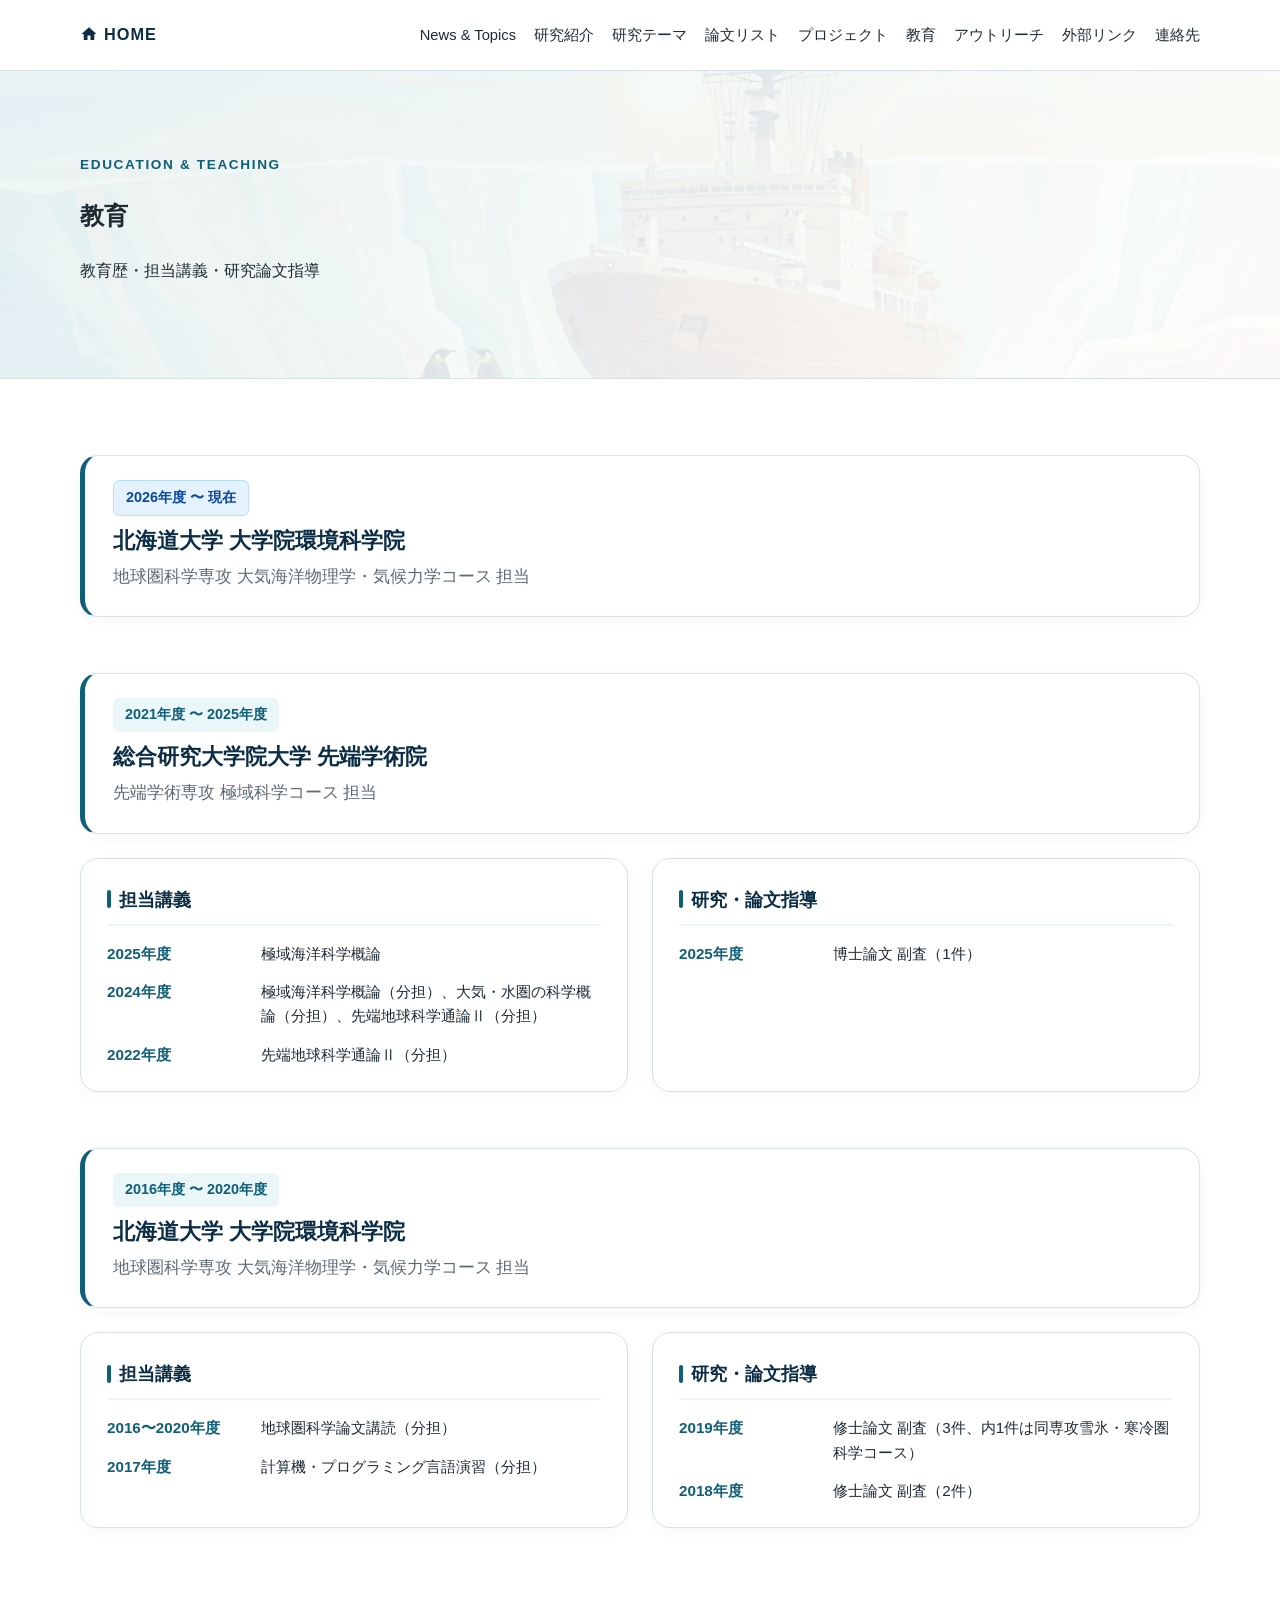
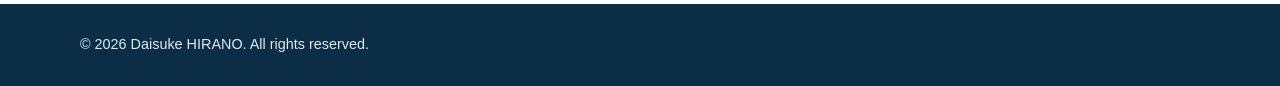
==== commit 8af7db1e: "Revise education section and update styles Updated the education section to reflect current teaching" ====
--- a/education.html
+++ b/education.html
@@ -4,18 +4,18 @@
   <meta charset="UTF-8">
   <meta name="viewport" content="width=device-width, initial-scale=1.0">
 
-  <title>アウトリーチ｜平野大輔</title>
+  <title>教育｜平野大輔</title>
   <meta
     name="description"
-    content="平野大輔の講演・イベント・サイエンスカフェ・解説記事一覧。"
+    content="平野大輔の教育活動・担当講義・研究論文指導歴（北海道大学 大学院環境科学院、総合研究大学院大学）。"
   >
 
   <link rel="stylesheet" href="assets/css/style.css">
   <style>
     /* =========================================================
-       ページヒーローの背景にイラストを美しくブレンド
+       ページヒーロー（イラスト背景）
        ========================================================= */
-    .page-hero--outreach {
+    .page-hero--education {
       position: relative;
       background:
         linear-gradient(135deg, rgba(234, 246, 248, 0.84), rgba(255, 255, 255, 0.90)),
@@ -24,89 +24,129 @@
       border-bottom: 1px solid var(--line);
     }
 
-    /* アウトリーチ用スタイル */
-    .outreach-category {
+    /* 教育セクション用スタイル */
+    .edu-block {
       margin-bottom: 3.5rem;
     }
-    .outreach-category h2 {
-      font-size: 1.45rem;
+    .edu-block:last-child {
+      margin-bottom: 0;
+    }
+    .edu-header {
+      background: var(--white);
+      border: 1px solid var(--line);
+      border-left: 5px solid var(--ocean);
+      border-radius: var(--radius);
+      padding: 24px 28px;
+      box-shadow: 0 4px 14px rgba(11, 45, 69, 0.04);
+      margin-bottom: 24px;
+    }
+    .edu-period-badge {
+      display: inline-block;
+      font-size: 0.9rem;
+      font-weight: 700;
+      color: var(--ocean);
+      background: var(--ice);
+      padding: 4px 12px;
+      border-radius: 6px;
+      margin-bottom: 10px;
+    }
+    .edu-period-badge--current {
+      color: #0d47a1;
+      background: #e3f2fd;
+      border: 1px solid #bbdefb;
+    }
+    .edu-univ-title {
+      font-size: 1.35rem;
       color: var(--navy);
-      border-bottom: 2px solid var(--ocean);
-      padding-bottom: 0.5rem;
-      margin: 0 0 1.8rem;
-    }
-    .outreach-list {
-      display: flex;
-      flex-direction: column;
-      gap: 16px;
-    }
-    .outreach-item {
+      margin: 0 0 6px;
+      line-height: 1.4;
+    }
+    .edu-course-title {
+      font-size: 1.05rem;
+      color: var(--muted);
+      margin: 0;
+      font-weight: 500;
+    }
+
+    /* サブセクション（担当講義 / 研究・論文指導） */
+    .edu-subgrid {
+      display: grid;
+      grid-template-columns: 1fr 1fr;
+      gap: 24px;
+    }
+    .edu-card {
       background: var(--white);
       border: 1px solid var(--line);
       border-radius: var(--radius);
-      padding: 20px 24px;
-      box-shadow: 0 4px 14px rgba(11, 45, 69, 0.04);
-      transition: transform 0.2s ease, box-shadow 0.2s ease;
-    }
-    .outreach-item:hover {
-      transform: translateY(-2px);
-      box-shadow: 0 8px 22px rgba(11, 45, 69, 0.08);
-    }
-    .outreach-item-head {
+      padding: 24px 26px;
+      box-shadow: 0 4px 14px rgba(11, 45, 69, 0.03);
+    }
+    .edu-card h3 {
+      font-size: 1.15rem;
+      color: var(--navy);
+      margin: 0 0 16px;
+      padding-bottom: 8px;
+      border-bottom: 2px solid var(--ice);
       display: flex;
       align-items: center;
-      gap: 12px;
-      margin-bottom: 8px;
-      flex-wrap: wrap;
-    }
-    .outreach-date {
+      gap: 8px;
+    }
+    .edu-card h3::before {
+      content: "";
       display: inline-block;
-      font-size: 0.88rem;
+      width: 4px;
+      height: 1em;
+      background: var(--ocean);
+      border-radius: 2px;
+    }
+
+    .edu-item-list {
+      list-style: none;
+      padding: 0;
+      margin: 0;
+      display: flex;
+      flex-direction: column;
+      gap: 14px;
+    }
+    .edu-item {
+      display: grid;
+      grid-template-columns: 140px 1fr;
+      gap: 14px;
+      align-items: baseline;
+      font-size: 0.95rem;
+      line-height: 1.6;
+    }
+    .edu-year {
       font-weight: 700;
       color: var(--ocean);
-      background: var(--ice);
-      padding: 3px 10px;
-      border-radius: 6px;
-    }
-    .outreach-target {
-      font-size: 0.85rem;
-      color: var(--muted);
-      font-weight: 500;
-    }
-    .outreach-title {
-      font-size: 1.15rem;
-      color: var(--navy);
-      margin: 0 0 6px;
-      line-height: 1.5;
-    }
-    .outreach-title a {
-      color: var(--navy);
-      text-decoration: underline;
-      text-underline-offset: 0.18em;
-    }
-    .outreach-title a:hover {
-      color: var(--ocean);
-    }
-    .outreach-meta {
-      font-size: 0.92rem;
-      color: var(--muted);
-      margin: 0;
-      line-height: 1.6;
-    }
-    .outreach-meta a {
-      color: var(--ocean);
-      text-decoration: underline;
-      word-break: break-all;
+      white-space: nowrap;
+    }
+    .edu-desc {
+      color: var(--ink);
+    }
+
+    @media (max-width: 840px) {
+      .edu-subgrid {
+        grid-template-columns: 1fr;
+        gap: 20px;
+      }
+      .edu-item {
+        grid-template-columns: 1fr;
+        gap: 4px;
+      }
     }
     @media (max-width: 760px) {
-      .page-hero--outreach {
+      .page-hero--education {
         padding: 60px 0 52px;
       }
-      .outreach-item {
+      .edu-header {
         padding: 18px 20px;
       }
-      .outreach-title {
-        font-size: 1.05rem;
+      .edu-univ-title {
+        font-size: 1.2rem;
+      }
+      .edu-card {
+        padding: 20px 18px;
       }
     }
   </style>
@@ -126,8 +166,8 @@
         <a href="index.html#research">研究テーマ</a>
         <a href="publications.html">論文リスト</a>
         <a href="projects.html">プロジェクト</a>
-        <a href="education.html">教育</a>
-        <a href="outreach.html" aria-current="page">アウトリーチ</a>
+        <a href="education.html" aria-current="page">教育</a>
+        <a href="outreach.html">アウトリーチ</a>
         <a href="index.html#links">外部リンク</a>
         <a href="index.html#contact">連絡先</a>
       </nav>
@@ -135,175 +175,108 @@
   </header>
 
   <main>
-    <section class="page-hero page-hero--outreach">
+    <section class="page-hero page-hero--education">
       <div class="container">
-        <p class="eyebrow">Outreach &amp; Public Engagement</p>
-        <h1 class="page-title">アウトリーチ</h1>
-        <p class="page-lead">講演・イベント・サイエンスカフェ・解説記事一覧</p>
+        <p class="eyebrow">Education &amp; Teaching</p>
+        <h1 class="page-title">教育</h1>
+        <p class="page-lead">教育歴・担当講義・研究論文指導</p>
       </div>
     </section>
 
     <section class="section">
       <div class="container">
-        <!-- 講演・イベント -->
-        <section class="outreach-category">
-          <h2>講演・イベント</h2>
-
-          <div class="outreach-list">
-            <article class="outreach-item">
-              <div class="outreach-item-head">
-                <span class="outreach-date">2026年7月4日</span>
-                <span class="outreach-target">（対象：一般・児童生徒）</span>
-              </div>
-              <h3 class="outreach-title">
-                <a href="https://www.miraikan.jst.go.jp/events/202607044597.html" target="_blank" rel="noopener noreferrer">
-                  研究者トーク＆南極ライブ中継！ 南極観測隊の仕事と生活
-                </a>
-              </h3>
-              <p class="outreach-meta">日本科学未来館 7階 未来館ホール（共催：国立極地研究所）</p>
-            </article>
-
-            <article class="outreach-item">
-              <div class="outreach-item-head">
-                <span class="outreach-date">2026年3月14日</span>
-                <span class="outreach-target">（YouTubeライブ配信）</span>
-              </div>
-              <h3 class="outreach-title">
-                <a href="https://www.youtube.com/watch?v=AlR61iziOlc" target="_blank" rel="noopener noreferrer">
-                  トッテン氷河沖から生中継！南極ライブ2026
-                </a>
-              </h3>
-              <p class="outreach-meta">青木 茂、<strong><u>平野 大輔</u></strong> ほか／配信URL: <a href="https://www.youtube.com/watch?v=AlR61iziOlc" target="_blank" rel="noopener noreferrer">https://www.youtube.com/watch?v=AlR61iziOlc</a></p>
-            </article>
-
-            <article class="outreach-item">
-              <div class="outreach-item-head">
-                <span class="outreach-date">2025年8月7日</span>
-                <span class="outreach-target">（対象：小学3年生〜中学3年生）</span>
-              </div>
-              <h3 class="outreach-title">
-                <a href="https://www.nipr.ac.jp/info2025/20250610-1.html" target="_blank" rel="noopener noreferrer">
-                  極地研サイエンスカフェ「南極の海からみる地球のミライ」
-                </a>
-              </h3>
-              <p class="outreach-meta">国立極地研究所 談話室サザンクロス（国立極地研究所・立川市教育委員会・たちかわ市民交流大学市民推進委員会 協働企画公開講座）</p>
-            </article>
-
-            <article class="outreach-item">
-              <div class="outreach-item-head">
-                <span class="outreach-date">2025年3月27日</span>
-                <span class="outreach-target">（対象：小学5年生〜中学3年生）</span>
-              </div>
-              <h3 class="outreach-title">
-                <a href="https://www.nipr.ac.jp/info2024/20250218.html" target="_blank" rel="noopener noreferrer">
-                  極地研サイエンスカフェ「南極の海からみる地球のミライ」
-                </a>
-              </h3>
-              <p class="outreach-meta">国立極地研究所 談話室サザンクロス（国立極地研究所・立川市教育委員会・たちかわ市民交流大学市民推進委員会 協働企画公開講座）</p>
-            </article>
-
-            <article class="outreach-item">
-              <div class="outreach-item-head">
-                <span class="outreach-date">2024年3月27日</span>
-                <span class="outreach-target">（対象：小学5年生〜中学3年生）</span>
-              </div>
-              <h3 class="outreach-title">
-                <a href="https://www.nipr.ac.jp/info2023/20240208.html" target="_blank" rel="noopener noreferrer">
-                  極地研サイエンスカフェ「南極の海からみる地球のミライ」
-                </a>
-              </h3>
-              <p class="outreach-meta">国立極地研究所 談話室サザンクロス（国立極地研究所・立川市教育委員会・たちかわ市民交流大学市民推進委員会 協働企画公開講座）</p>
-            </article>
-
-            <article class="outreach-item">
-              <div class="outreach-item-head">
-                <span class="outreach-date">2023年2月14日</span>
-                <span class="outreach-target">（対象：一般向け）</span>
-              </div>
-              <h3 class="outreach-title">
-                <a href="https://www.nipr.ac.jp/info/notice/20230112.html" target="_blank" rel="noopener noreferrer">
-                  極地研サイエンスカフェ「南極氷床を融かす海」
-                </a>
-              </h3>
-              <p class="outreach-meta">立川市 幸学習館（国立極地研究所・立川市教育委員会・たちかわ市民交流大学市民推進委員会 協働企画公開講座）</p>
-            </article>
-          </div>
-        </section>
-
-        <!-- 解説記事・メディア取材 -->
-        <section class="outreach-category">
-          <h2>解説記事・メディア取材</h2>
-
-          <div class="outreach-list">
-            <article class="outreach-item">
-              <div class="outreach-item-head">
-                <span class="outreach-date">2026年4月9日</span>
-                <span class="outreach-target">（新聞報道）</span>
-              </div>
-              <h3 class="outreach-title">
-                「氷山の海を知る リスク覚悟の挑戦」
-              </h3>
-              <p class="outreach-meta"><strong><u>平野 大輔</u></strong> ほか／朝日新聞</p>
-            </article>
-
-            <article class="outreach-item">
-              <div class="outreach-item-head">
-                <span class="outreach-date">2026年3月15日</span>
-                <span class="outreach-target">（新聞報道）</span>
-              </div>
-              <h3 class="outreach-title">
-                「史上最少」海氷に異変（1面）、南極の氷 地球を左右（2面）
-              </h3>
-              <p class="outreach-meta"><strong><u>平野 大輔</u></strong> ほか／朝日新聞</p>
-            </article>
-
-            <article class="outreach-item">
-              <div class="outreach-item-head">
-                <span class="outreach-date">2026年3月12日</span>
-                <span class="outreach-target">（ウェブ報道）</span>
-              </div>
-              <h3 class="outreach-title">
-                気候変動の未来、氷の世界「南極」がカギ 海洋観測続ける「しらせ」
-              </h3>
-              <p class="outreach-meta"><strong><u>平野 大輔</u></strong> ほか／朝日新聞デジタル</p>
-            </article>
-
-            <article class="outreach-item">
-              <div class="outreach-item-head">
-                <span class="outreach-date">2026年3月11日</span>
-                <span class="outreach-target">（ウェブ報道）</span>
-              </div>
-              <h3 class="outreach-title">
-                南極の海を知る「賭け」、相手は氷山 1年分のデータ抱えた計器回収
-              </h3>
-              <p class="outreach-meta"><strong><u>平野 大輔</u></strong> ほか／朝日新聞デジタル</p>
-            </article>
-
-            <article class="outreach-item">
-              <div class="outreach-item-head">
-                <span class="outreach-date">2026年3月7日</span>
-                <span class="outreach-target">（ウェブ報道）</span>
-              </div>
-              <h3 class="outreach-title">
-                観測船しらせが集中観測開始 東南極の氷河沖に到着、状況「追い風」
-              </h3>
-              <p class="outreach-meta"><strong><u>平野 大輔</u></strong>、青木 茂／朝日新聞デジタル</p>
-            </article>
-
-            <article class="outreach-item">
-              <div class="outreach-item-head">
-                <span class="outreach-date">2024年10月15日</span>
-                <span class="outreach-target">（ウェブマガジン寄稿）</span>
-              </div>
-              <h3 class="outreach-title">
-                <a href="https://kyoku.nipr.ac.jp/article/2269" target="_blank" rel="noopener noreferrer">
-                  「南極の海の鼓動」を聞く、係留系観測
-                </a>
-              </h3>
-              <p class="outreach-meta"><strong><u>平野 大輔</u></strong>／国立極地研究所ウェブマガジン『極』連載「知られざる海洋観測機器たち」第2回</p>
-            </article>
-          </div>
-        </section>
+
+        <!-- 2026年度〜現在：北海道大学 大学院環境科学院 -->
+        <article class="edu-block">
+          <div class="edu-header">
+            <span class="edu-period-badge edu-period-badge--current">2026年度 〜 現在</span>
+            <h2 class="edu-univ-title">北海道大学 大学院環境科学院</h2>
+            <p class="edu-course-title">地球圏科学専攻 大気海洋物理学・気候力学コース 担当</p>
+          </div>
+        </article>
+
+        <!-- 2021〜2025年度：総合研究大学院大学 -->
+        <article class="edu-block">
+          <div class="edu-header">
+            <span class="edu-period-badge">2021年度 〜 2025年度</span>
+            <h2 class="edu-univ-title">総合研究大学院大学 先端学術院</h2>
+            <p class="edu-course-title">先端学術専攻 極域科学コース 担当</p>
+          </div>
+
+          <div class="edu-subgrid">
+            <!-- 担当講義 -->
+            <div class="edu-card">
+              <h3>担当講義</h3>
+              <ul class="edu-item-list">
+                <li class="edu-item">
+                  <span class="edu-year">2025年度</span>
+                  <span class="edu-desc">極域海洋科学概論</span>
+                </li>
+                <li class="edu-item">
+                  <span class="edu-year">2024年度</span>
+                  <span class="edu-desc">極域海洋科学概論（分担）、大気・水圏の科学概論（分担）、先端地球科学通論Ⅱ（分担）</span>
+                </li>
+                <li class="edu-item">
+                  <span class="edu-year">2022年度</span>
+                  <span class="edu-desc">先端地球科学通論Ⅱ（分担）</span>
+                </li>
+              </ul>
+            </div>
+
+            <!-- 研究・論文指導 -->
+            <div class="edu-card">
+              <h3>研究・論文指導</h3>
+              <ul class="edu-item-list">
+                <li class="edu-item">
+                  <span class="edu-year">2025年度</span>
+                  <span class="edu-desc">博士論文 副査（1件）</span>
+                </li>
+              </ul>
+            </div>
+          </div>
+        </article>
+
+        <!-- 2016〜2020年度：北海道大学 大学院環境科学院 -->
+        <article class="edu-block">
+          <div class="edu-header">
+            <span class="edu-period-badge">2016年度 〜 2020年度</span>
+            <h2 class="edu-univ-title">北海道大学 大学院環境科学院</h2>
+            <p class="edu-course-title">地球圏科学専攻 大気海洋物理学・気候力学コース 担当</p>
+          </div>
+
+          <div class="edu-subgrid">
+            <!-- 担当講義 -->
+            <div class="edu-card">
+              <h3>担当講義</h3>
+              <ul class="edu-item-list">
+                <li class="edu-item">
+                  <span class="edu-year">2016〜2020年度</span>
+                  <span class="edu-desc">地球圏科学論文講読（分担）</span>
+                </li>
+                <li class="edu-item">
+                  <span class="edu-year">2017年度</span>
+                  <span class="edu-desc">計算機・プログラミング言語演習（分担）</span>
+                </li>
+              </ul>
+            </div>
+
+            <!-- 研究・論文指導 -->
+            <div class="edu-card">
+              <h3>研究・論文指導</h3>
+              <ul class="edu-item-list">
+                <li class="edu-item">
+                  <span class="edu-year">2019年度</span>
+                  <span class="edu-desc">修士論文 副査（3件、内1件は同専攻雪氷・寒冷圏科学コース）</span>
+                </li>
+                <li class="edu-item">
+                  <span class="edu-year">2018年度</span>
+                  <span class="edu-desc">修士論文 副査（2件）</span>
+                </li>
+              </ul>
+            </div>
+          </div>
+        </article>
+
       </div>
     </section>
   </main>
